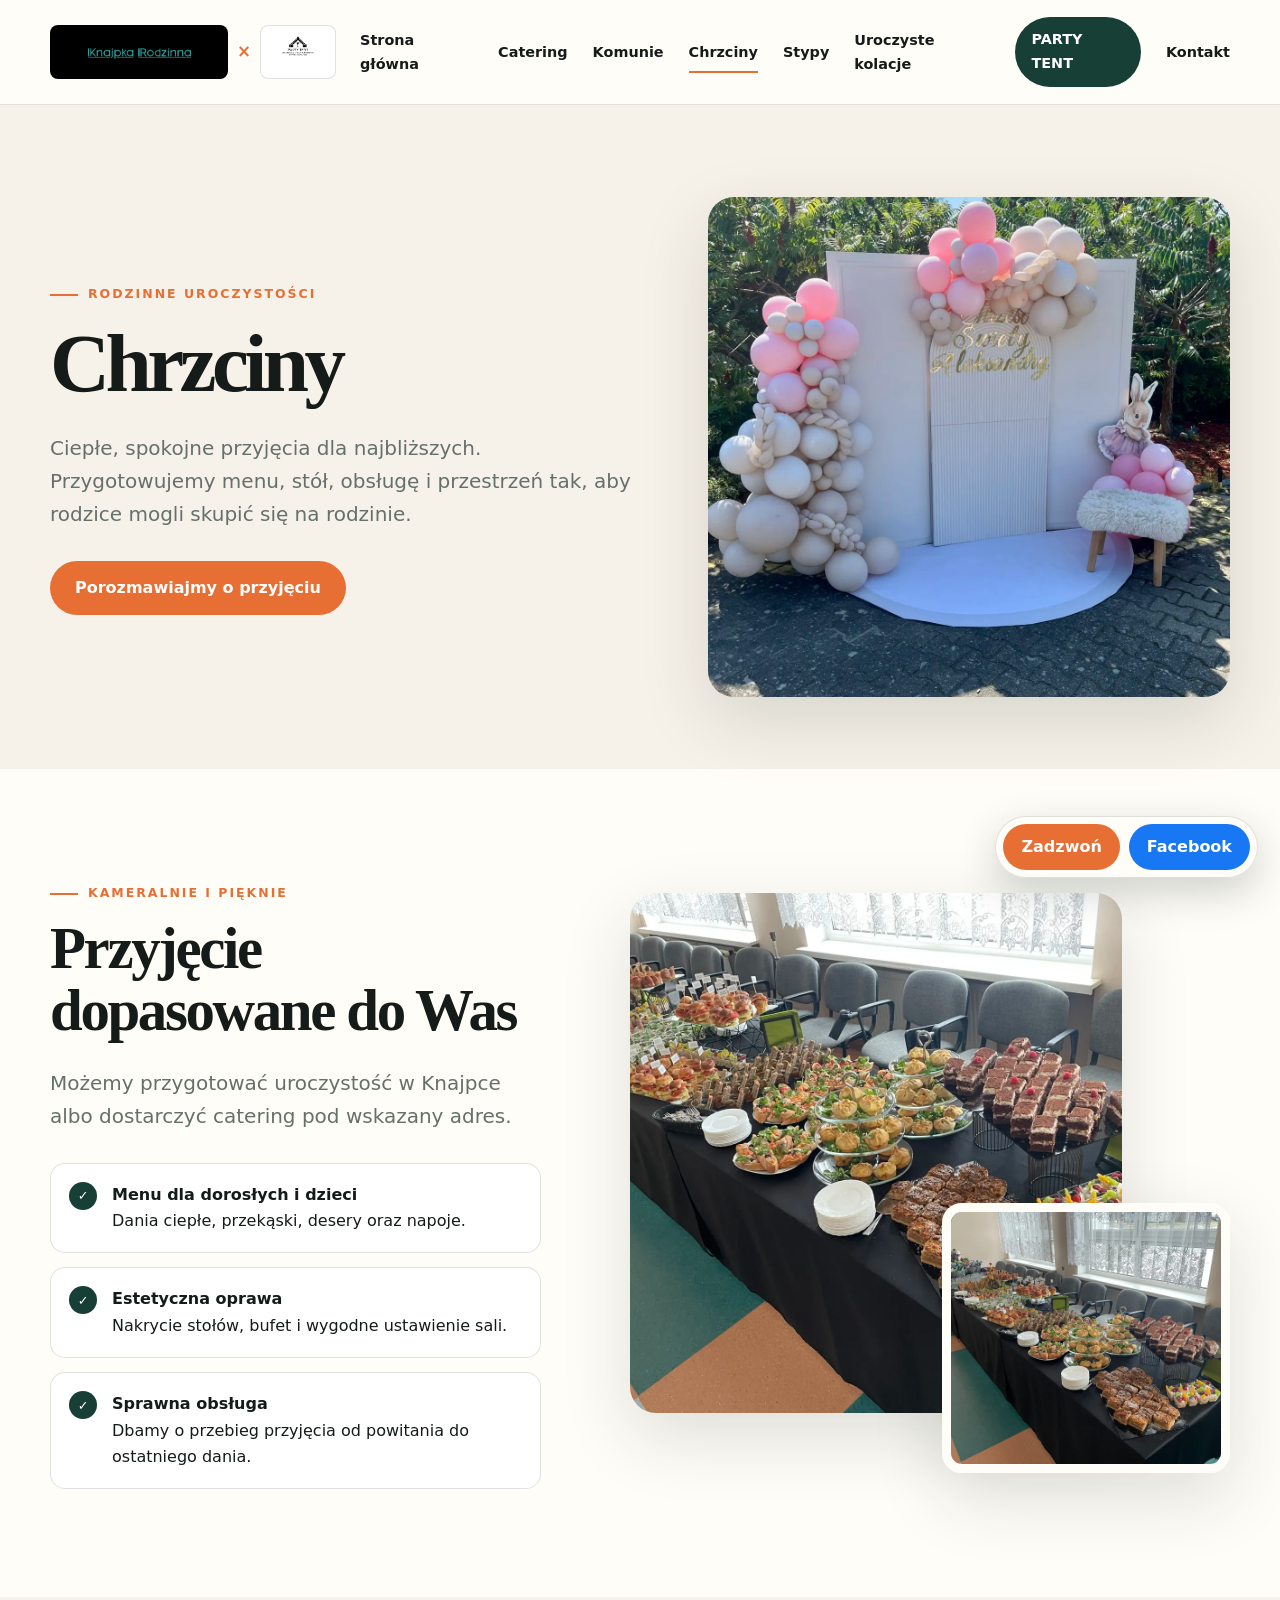
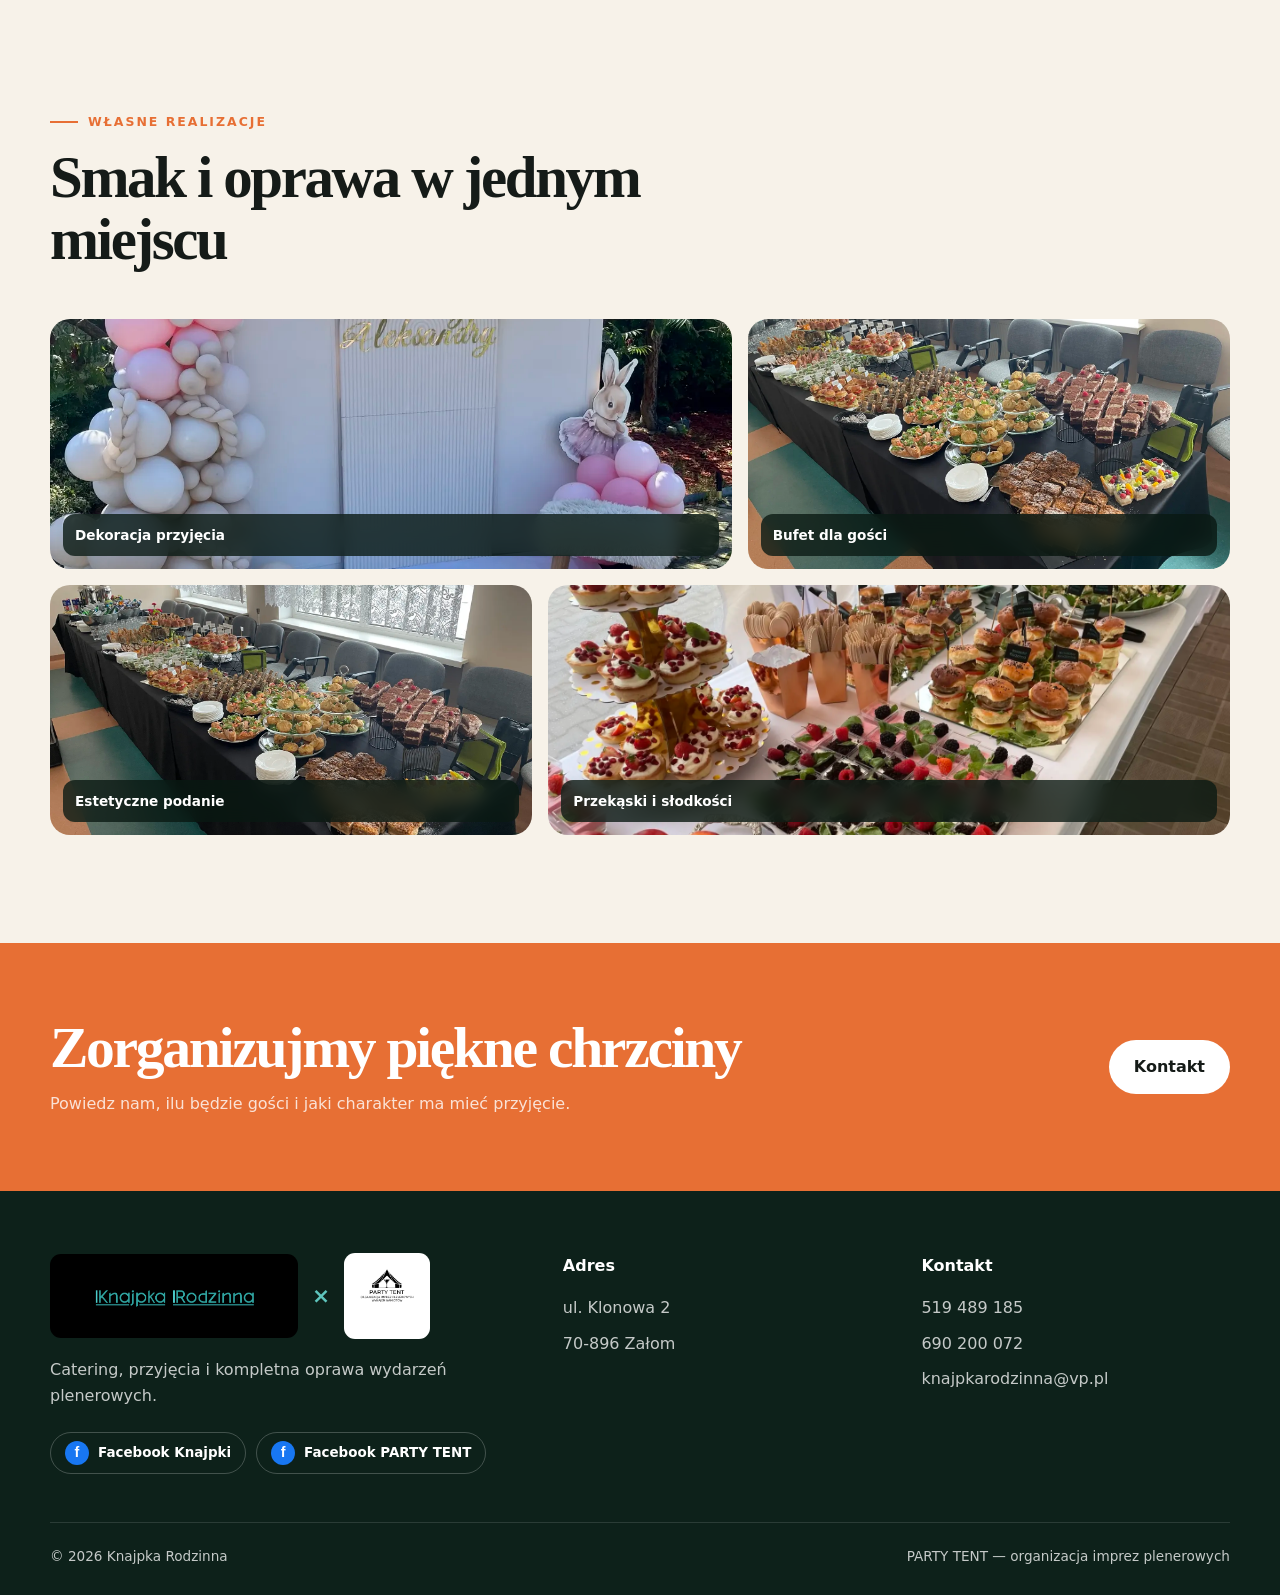
==== chrzciny.html @ 12598f0b "Initial commit" ====
<!doctype html><html lang="pl"><head><meta charset="utf-8"><meta name="viewport" content="width=device-width, initial-scale=1"><meta name="description" content="Kameralne przyjęcia z okazji chrztu w Knajpce Rodzinnej."><title>Chrzciny | Knajpka Rodzinna</title><link rel="stylesheet" href="styles.css"></head><body>
<header class="site-header"><div class="wrap nav"><div class="brand-lockup"><a class="brand" href="index.html" aria-label="Knajpka Rodzinna — strona główna"><img class="brand-knajpka" src="assets/9D0F938A-E7C1-40C8-B4AB-37DBFB9CF02D.png" alt="Knajpka Rodzinna"></a><span class="brand-cross" aria-hidden="true">×</span><a class="brand" href="party-tent.html" aria-label="PARTY TENT"><img class="brand-party" src="assets/EA0A5B90-79B9-40FC-A273-76BE1CC30D54.png" alt="PARTY TENT"></a></div><button class="menu-toggle" type="button" aria-label="Otwórz menu" aria-expanded="false"><span></span><span></span><span></span></button><nav class="nav-links"><a href="index.html">Strona główna</a><a href="catering.html">Catering</a><a href="komunie.html">Komunie</a><a class="active" href="chrzciny.html">Chrzciny</a><a class="party-link" href="party-tent.html">PARTY TENT</a><a href="kontakt.html">Kontakt</a></nav></div></header>
<main><section class="page-hero"><div class="wrap page-hero-grid"><div><p class="eyebrow">Rodzinne uroczystości</p><h1>Chrzciny</h1><p class="lead">Ciepłe, spokojne przyjęcia dla najbliższych. Przygotowujemy menu, stół, obsługę i przestrzeń tak, aby rodzice mogli skupić się na rodzinie.</p><div class="actions"><a class="btn btn-primary" href="kontakt.html">Porozmawiajmy o przyjęciu</a></div></div><img src="assets/IMG_6265.webp" alt="Dekoracja przygotowana na chrzciny"></div></section>
<section class="section"><div class="wrap split"><div class="split-copy"><p class="eyebrow">Kameralnie i pięknie</p><h2>Przyjęcie dopasowane do Was</h2><p class="lead">Możemy przygotować uroczystość w Knajpce albo dostarczyć catering pod wskazany adres.</p><div class="feature-list"><div class="feature"><i>✓</i><div><b>Menu dla dorosłych i dzieci</b><p>Dania ciepłe, przekąski, desery oraz napoje.</p></div></div><div class="feature"><i>✓</i><div><b>Estetyczna oprawa</b><p>Nakrycie stołów, bufet i wygodne ustawienie sali.</p></div></div><div class="feature"><i>✓</i><div><b>Sprawna obsługa</b><p>Dbamy o przebieg przyjęcia od powitania do ostatniego dania.</p></div></div></div></div><div class="photo-stack"><img class="photo-main" src="assets/IMG_0814.webp" alt="Bufet przygotowany na rodzinne przyjęcie"><img class="photo-float" src="assets/IMG_0815.webp" alt="Stół z cateringiem na chrzciny"></div></div></section>
<section class="section section-soft"><div class="wrap"><div class="section-head"><div><p class="eyebrow">Własne realizacje</p><h2>Smak i oprawa w jednym miejscu</h2></div></div><div class="gallery"><figure><img src="assets/IMG_6265.webp" alt="Pastelowa dekoracja na chrzest"><figcaption>Dekoracja przyjęcia</figcaption></figure><figure><img src="assets/IMG_0814.webp" alt="Catering na chrzciny"><figcaption>Bufet dla gości</figcaption></figure><figure><img src="assets/IMG_0815.webp" alt="Zimna płyta na przyjęciu"><figcaption>Estetyczne podanie</figcaption></figure><figure><img src="assets/IMG_3248.webp" alt="Przekąski i desery"><figcaption>Przekąski i słodkości</figcaption></figure></div></div></section>
<section class="contact-band"><div class="wrap contact-band-inner"><div><h2>Zorganizujmy piękne chrzciny</h2><p>Powiedz nam, ilu będzie gości i jaki charakter ma mieć przyjęcie.</p></div><a class="btn btn-light" href="kontakt.html">Kontakt</a></div></section></main>
<footer class="site-footer"><div class="wrap"><div class="footer-grid"><div><div class="footer-logos"><img class="footer-logo-knajpka" src="assets/9D0F938A-E7C1-40C8-B4AB-37DBFB9CF02D.png" alt="Knajpka Rodzinna"><span class="footer-cross" aria-hidden="true">×</span><img class="footer-logo-party" src="assets/EA0A5B90-79B9-40FC-A273-76BE1CC30D54.png" alt="PARTY TENT"></div><p class="footer-text">Catering, przyjęcia i kompletna oprawa wydarzeń plenerowych.</p><div class="social-links"><a class="social-link" href="https://www.facebook.com/Knajpka.Rodzinna/" target="_blank" rel="noopener noreferrer"><span class="social-icon">f</span>Facebook Knajpki</a><a class="social-link" href="https://www.facebook.com/PARTY.TENT.IMPREZY.PLENEROWE/" target="_blank" rel="noopener noreferrer"><span class="social-icon">f</span>Facebook PARTY TENT</a></div></div><div><p class="footer-title">Adres</p><div class="footer-links"><span>ul. Klonowa 2</span><span>70-896 Załom</span></div></div><div><p class="footer-title">Kontakt</p><div class="footer-links"><a href="tel:+48519489185">519 489 185</a><a href="tel:+48690200072">690 200 072</a><a href="mailto:knajpkarodzinna@vp.pl">knajpkarodzinna@vp.pl</a></div></div></div><div class="footer-bottom"><p>© 2026 Knajpka Rodzinna</p><span>PARTY TENT — organizacja imprez plenerowych</span></div></div></footer><script src="site.js"></script></body></html>
---- styles.css ----
:root {
  --ink: #151b18;
  --forest: #173f35;
  --forest-2: #24584b;
  --cream: #f7f2e9;
  --paper: #fffdf8;
  --sand: #dcc9aa;
  --gold: #b98746;
  --orange: #e76f34;
  --muted: #66706b;
  --line: rgba(21, 27, 24, .13);
  --shadow: 0 24px 70px rgba(20, 32, 27, .14);
  --radius: 26px;
}

* { box-sizing: border-box; }
html { scroll-behavior: smooth; }
body {
  margin: 0;
  color: var(--ink);
  background: var(--paper);
  font-family: Inter, ui-sans-serif, system-ui, -apple-system, BlinkMacSystemFont, "Segoe UI", sans-serif;
  font-size: 16px;
  line-height: 1.65;
}
body.menu-open { overflow: hidden; }
img { display: block; width: 100%; }
a { color: inherit; text-decoration: none; }
button { font: inherit; }
.wrap { width: min(1180px, calc(100% - 40px)); margin-inline: auto; }
.eyebrow {
  display: inline-flex;
  align-items: center;
  gap: 10px;
  margin: 0 0 14px;
  color: var(--orange);
  font-size: .78rem;
  font-weight: 800;
  letter-spacing: .16em;
  text-transform: uppercase;
}
.eyebrow::before { content: ""; width: 28px; height: 2px; background: currentColor; }
h1, h2, h3 { margin: 0; font-family: Georgia, "Times New Roman", serif; line-height: 1.06; }
h1 { font-size: clamp(3.1rem, 7vw, 6.8rem); letter-spacing: -.055em; }
h2 { font-size: clamp(2.35rem, 4.6vw, 4.8rem); letter-spacing: -.04em; }
h3 { font-size: clamp(1.45rem, 2vw, 2rem); letter-spacing: -.025em; }
p { margin: 0; }
.lead { font-size: clamp(1.05rem, 1.6vw, 1.25rem); color: var(--muted); max-width: 720px; }
.section { padding: 108px 0; }
.section-soft { background: var(--cream); }
.section-dark { color: #fff; background: var(--forest); }
.section-head { display: flex; justify-content: space-between; gap: 48px; align-items: end; margin-bottom: 48px; }
.section-head > div:first-child { max-width: 760px; }
.section-head .lead { max-width: 470px; }

.site-header {
  position: sticky;
  z-index: 50;
  top: 0;
  color: var(--ink);
  background: rgba(255, 253, 248, .92);
  border-bottom: 1px solid var(--line);
  backdrop-filter: blur(18px);
}
.nav { min-height: 88px; display: flex; align-items: center; justify-content: space-between; gap: 24px; }
.brand-lockup { display: flex; align-items: center; gap: 9px; flex: 0 0 auto; }
.brand { display: flex; align-items: center; }
.brand img { object-fit: contain; }
.brand-knajpka { width: 178px; height: 54px; border-radius: 8px; background: #000; }
.brand-party { width: 76px; height: 54px; padding: 3px; border: 1px solid var(--line); border-radius: 8px; background: #fff; }
.brand-cross { color: var(--orange); font-size: 1.05rem; font-weight: 900; }
.nav-links { display: flex; align-items: center; gap: 25px; font-size: .9rem; font-weight: 720; }
.nav-links a { position: relative; padding: 29px 0 27px; }
.nav-links a::after { content: ""; position: absolute; right: 0; bottom: 19px; left: 0; height: 2px; background: var(--orange); transform: scaleX(0); transition: transform .2s ease; }
.nav-links a:hover::after, .nav-links a.active::after { transform: scaleX(1); }
.nav-links .party-link { padding: 11px 16px; color: #fff; background: var(--forest); border-radius: 999px; }
.nav-links .party-link::after { display: none; }
.menu-toggle { display: none; width: 46px; height: 46px; border: 1px solid var(--line); border-radius: 50%; background: #fff; cursor: pointer; }
.menu-toggle span { display: block; width: 19px; height: 2px; margin: 4px auto; background: var(--ink); }

.hero { position: relative; min-height: 720px; color: #fff; display: grid; align-items: end; overflow: hidden; background: #17231e; }
.hero-media { position: absolute; inset: 0; }
.hero-media img { height: 100%; object-fit: cover; filter: brightness(.62) saturate(.84); }
.hero-media::after { content: ""; position: absolute; inset: 0; background: linear-gradient(90deg, rgba(9, 24, 18, .82) 0%, rgba(9, 24, 18, .42) 58%, rgba(9, 24, 18, .16) 100%), linear-gradient(0deg, rgba(9,18,14,.55), transparent 55%); }
.hero-content { position: relative; z-index: 1; padding: 120px 0 90px; }
.hero h1 { max-width: 1030px; }
.hero h1 em { color: #ffd8ae; font-weight: 400; }
.hero-copy { display: flex; justify-content: space-between; align-items: end; gap: 48px; margin-top: 34px; }
.hero-copy p { max-width: 720px; font-size: clamp(1.05rem, 1.8vw, 1.3rem); color: rgba(255,255,255,.86); }
.actions { display: flex; flex-wrap: wrap; gap: 12px; margin-top: 30px; }
.btn { display: inline-flex; align-items: center; justify-content: center; gap: 10px; min-height: 54px; padding: 0 24px; border: 1px solid transparent; border-radius: 999px; font-weight: 800; transition: transform .2s ease, background .2s ease; }
.btn:hover { transform: translateY(-2px); }
.btn-primary { color: #fff; background: var(--orange); }
.btn-light { color: var(--ink); background: #fff; }
.btn-outline { color: var(--forest); border-color: rgba(23,63,53,.35); background: transparent; }

.split { display: grid; grid-template-columns: .9fr 1.1fr; gap: clamp(44px, 7vw, 96px); align-items: center; }
.split.reverse { grid-template-columns: 1.1fr .9fr; }
.split-copy p + p { margin-top: 18px; }
.split-copy .lead { margin-top: 24px; }
.photo-stack { position: relative; min-height: 580px; }
.photo-main { width: 82%; height: 520px; object-fit: cover; border-radius: var(--radius); box-shadow: var(--shadow); }
.photo-float { position: absolute; right: 0; bottom: 0; width: 48%; height: 270px; object-fit: cover; border: 9px solid var(--paper); border-radius: 20px; box-shadow: var(--shadow); }
.photo-label { position: absolute; right: 4%; top: 5%; padding: 13px 16px; color: #fff; background: var(--forest); border-radius: 12px; font-weight: 800; box-shadow: var(--shadow); }

.service-grid { display: grid; grid-template-columns: repeat(3, 1fr); gap: 20px; }
.venue-section { color: #fff; background: var(--forest); }
.venue-section .lead { color: rgba(255,255,255,.72); }
.venue-grid { display: grid; grid-template-columns: repeat(4, 1fr); gap: 14px; }
.venue-feature { min-height: 220px; padding: 27px; background: rgba(255,255,255,.07); border: 1px solid rgba(255,255,255,.14); border-radius: 20px; }
.venue-feature > span { display: block; margin-bottom: 35px; color: #ffd8ae; font-size: .75rem; font-weight: 850; letter-spacing: .14em; }
.venue-feature h3 { margin-bottom: 10px; }
.venue-feature p { color: rgba(255,255,255,.72); }
.venue-capacity { display: flex; flex-direction: column; justify-content: center; background: var(--orange); }
.venue-capacity > span { margin-bottom: 0; color: rgba(255,255,255,.78); }
.venue-capacity strong { font-family: Georgia, serif; font-size: clamp(4.5rem, 8vw, 7rem); font-weight: 400; line-height: .9; }
.venue-capacity p { margin-top: 12px; color: #fff; font-weight: 800; }
.service-card { position: relative; min-height: 480px; overflow: hidden; border-radius: var(--radius); background: var(--forest); box-shadow: 0 15px 40px rgba(16, 41, 33, .1); }
.service-card img { position: absolute; inset: 0; height: 100%; object-fit: cover; transition: transform .55s ease; }
.service-card::after { content: ""; position: absolute; inset: 0; background: linear-gradient(0deg, rgba(7,22,17,.92), rgba(7,22,17,.04) 70%); }
.service-card:hover img { transform: scale(1.035); }
.service-card-content { position: absolute; z-index: 1; right: 26px; bottom: 28px; left: 26px; color: #fff; }
.service-card-content p { margin-top: 12px; color: rgba(255,255,255,.78); }
.service-number { display: inline-flex; margin-bottom: 14px; color: #ffd8ae; font-size: .75rem; font-weight: 850; letter-spacing: .14em; }

.proof-grid { display: grid; grid-template-columns: repeat(3, 1fr); gap: 1px; overflow: hidden; background: rgba(255,255,255,.16); border: 1px solid rgba(255,255,255,.16); border-radius: var(--radius); }
.proof { padding: 40px; background: rgba(255,255,255,.055); }
.proof span { color: #ffd8ae; font-size: .72rem; font-weight: 850; letter-spacing: .14em; text-transform: uppercase; }
.proof h3 { margin-top: 16px; }
.proof p { margin-top: 13px; color: rgba(255,255,255,.7); }
.client-proof-grid { grid-template-columns: repeat(3, 1fr); }

.gallery { display: grid; grid-template-columns: repeat(12, 1fr); grid-auto-rows: 250px; gap: 16px; }
.gallery figure { position: relative; margin: 0; overflow: hidden; border-radius: 20px; background: #ddd; }
.gallery figure:nth-child(1), .gallery figure:nth-child(4) { grid-column: span 7; }
.gallery figure:nth-child(2), .gallery figure:nth-child(3) { grid-column: span 5; }
.gallery.gallery-six figure:nth-child(n) { grid-column: span 4; }
.gallery img { height: 100%; object-fit: cover; transition: transform .4s ease; }
.gallery figure:hover img { transform: scale(1.03); }
.gallery figcaption { position: absolute; right: 13px; bottom: 13px; left: 13px; padding: 10px 12px; color: #fff; background: rgba(10,25,19,.78); border-radius: 12px; font-size: .85rem; font-weight: 700; backdrop-filter: blur(8px); }

.page-hero { padding: 92px 0 72px; background: var(--cream); }
.page-hero-grid { display: grid; grid-template-columns: 1.06fr .94fr; gap: 70px; align-items: center; }
.page-hero h1 { font-size: clamp(3rem, 6.5vw, 6rem); }
.page-hero .lead { margin-top: 25px; }
.page-hero img { height: 500px; object-fit: cover; border-radius: var(--radius); box-shadow: var(--shadow); }
.page-hero.party { color: #fff; background: #111; }
.page-hero.party .lead { color: rgba(255,255,255,.7); }
.party-logo { height: auto !important; max-height: 280px; object-fit: contain !important; padding: 25px; background: #fff; }

.feature-list { display: grid; gap: 14px; margin-top: 30px; }
.feature { display: flex; gap: 15px; align-items: start; padding: 18px; background: #fff; border: 1px solid var(--line); border-radius: 15px; }
.feature b { display: block; }
.feature i { flex: 0 0 28px; display: grid; place-items: center; width: 28px; height: 28px; color: #fff; background: var(--forest); border-radius: 50%; font-style: normal; font-size: .8rem; }
.cards { display: grid; grid-template-columns: repeat(3, 1fr); gap: 20px; }
.card { padding: 30px; background: #fff; border: 1px solid var(--line); border-radius: 20px; }
.card h3 { margin-bottom: 14px; }
.card p { color: var(--muted); }
.card-tag { display: inline-block; margin-bottom: 38px; color: var(--orange); font-size: .73rem; font-weight: 850; letter-spacing: .12em; text-transform: uppercase; }

.contact-band { padding: 74px 0; color: #fff; background: var(--orange); }
.brand-contact { padding: 68px 0; background: var(--cream); }
.brand-contact-inner { display: flex; justify-content: space-between; align-items: center; gap: 34px; }
.brand-contact-inner > div:first-child { max-width: 590px; }
.brand-contact-inner h2 { font-size: clamp(2rem, 4vw, 3.5rem); }
.brand-contact-inner p:not(.eyebrow) { margin-top: 10px; color: var(--muted); }
.brand-contact-actions { display: flex; flex-wrap: wrap; justify-content: flex-end; gap: 10px; }
.contact-band-inner { display: flex; justify-content: space-between; align-items: center; gap: 30px; }
.contact-band h2 { font-size: clamp(2.2rem, 4.5vw, 4rem); }
.contact-band p { margin-top: 12px; color: rgba(255,255,255,.8); }

.contact-grid { display: grid; grid-template-columns: .9fr 1.1fr; gap: 24px; }
.contact-panel { padding: 38px; border-radius: var(--radius); }
.contact-panel.dark { color: #fff; background: var(--forest); }
.contact-panel.light { background: var(--cream); }
.contact-row { padding: 20px 0; border-bottom: 1px solid rgba(255,255,255,.15); }
.contact-row:last-child { border-bottom: 0; }
.contact-row small { display: block; color: #ffd8ae; font-weight: 800; letter-spacing: .12em; text-transform: uppercase; }
.contact-row a, .contact-row p { margin-top: 5px; font-size: 1.2rem; font-weight: 700; }
.map-note { margin-top: 25px; color: var(--muted); }
.inquiry-grid { display: grid; grid-template-columns: 1.08fr .92fr; gap: 28px; align-items: start; }
.quote-form { display: grid; gap: 18px; margin-top: 30px; }
.form-grid { display: grid; grid-template-columns: 1fr 1fr; gap: 16px; }
.quote-form label { display: grid; gap: 7px; font-size: .85rem; font-weight: 800; }
.quote-form input, .quote-form select, .quote-form textarea { width: 100%; padding: 14px 15px; color: var(--ink); background: #fff; border: 1px solid var(--line); border-radius: 12px; font: inherit; }
.quote-form input:focus, .quote-form select:focus, .quote-form textarea:focus { outline: 3px solid rgba(231,111,52,.18); border-color: var(--orange); }
.quote-form textarea { resize: vertical; }
.quote-form .btn { justify-self: start; cursor: pointer; }
.form-note { color: var(--muted); font-size: .86rem; }
.map-card { overflow: hidden; background: #fff; border: 1px solid var(--line); border-radius: var(--radius); box-shadow: var(--shadow); }
.map-frame { display: block; width: 100%; height: 350px; border: 0; }
.map-card-copy { padding: 28px; }
.map-card-copy p:not(.eyebrow) { margin: 12px 0 22px; color: var(--muted); }
.testimonial { max-width: 880px; text-align: center; }
.testimonial blockquote { margin: 8px auto 12px; color: var(--forest); font-family: Georgia, serif; font-size: clamp(2rem, 5vw, 4.5rem); line-height: 1.13; }
.testimonial > p:not(.eyebrow) { color: var(--muted); }
.testimonial .btn { margin-top: 25px; }
.quick-contact { position: fixed; z-index: 20; right: 22px; bottom: 22px; display: flex; gap: 9px; padding: 7px; background: rgba(255,253,248,.94); border: 1px solid var(--line); border-radius: 999px; box-shadow: 0 14px 40px rgba(13,33,26,.2); backdrop-filter: blur(10px); }
.quick-contact a { display: inline-flex; align-items: center; justify-content: center; min-height: 46px; padding: 0 18px; border-radius: 999px; font-weight: 850; }
.quick-phone { color: #fff; background: var(--orange); }
.quick-facebook { color: #fff; background: #1877f2; }

.site-footer { padding: 62px 0 28px; color: rgba(255,255,255,.76); background: #0d211a; }
.footer-grid { display: grid; grid-template-columns: 1.2fr .8fr .8fr; gap: 50px; }
.footer-logos { display: flex; align-items: center; gap: 14px; }
.footer-logo-knajpka { width: 248px; max-width: 67%; height: 84px; object-fit: contain; border-radius: 11px; background: #000; }
.footer-logo-party { width: 86px; height: 86px; padding: 4px; object-fit: contain; border-radius: 11px; background: #fff; }
.footer-cross { color: #5ec5bd; font-size: 1.35rem; font-weight: 900; }
.footer-text { max-width: 410px; margin-top: 18px; }
.footer-title { margin-bottom: 16px; color: #fff; font-weight: 800; }
.footer-links { display: grid; gap: 9px; }
.social-links { display: flex; flex-wrap: wrap; gap: 10px; margin-top: 22px; }
.social-link { display: inline-flex; align-items: center; gap: 9px; min-height: 42px; padding: 0 14px; color: #fff; border: 1px solid rgba(255,255,255,.22); border-radius: 999px; font-size: .84rem; font-weight: 800; transition: border-color .2s ease, background .2s ease, transform .2s ease; }
.social-link:hover { background: rgba(255,255,255,.08); border-color: rgba(255,255,255,.5); transform: translateY(-1px); }
.social-icon { display: grid; place-items: center; width: 24px; height: 24px; color: #fff; background: #1877f2; border-radius: 50%; font-family: Arial, sans-serif; font-size: .9rem; font-weight: 900; }
.contact-socials { margin-top: 24px; }
.contact-socials .social-link { color: var(--forest); border-color: rgba(23,63,53,.25); }
.footer-bottom { display: flex; justify-content: space-between; gap: 20px; margin-top: 48px; padding-top: 22px; border-top: 1px solid rgba(255,255,255,.12); font-size: .85rem; }

@media (max-width: 1180px) {
  .menu-toggle { display: block; }
  .nav-links { position: fixed; inset: 82px 0 auto; display: none; align-items: stretch; flex-direction: column; gap: 0; padding: 20px; color: var(--ink); background: var(--paper); border-bottom: 1px solid var(--line); box-shadow: 0 18px 40px rgba(0,0,0,.12); }
  .nav-links.open { display: flex; }
  .nav-links a { padding: 14px 8px; }
  .nav-links a::after { bottom: 8px; }
  .nav-links .party-link { margin-top: 8px; text-align: center; }
  .split, .split.reverse, .page-hero-grid, .contact-grid, .inquiry-grid { grid-template-columns: 1fr; }
  .page-hero-grid { gap: 40px; }
  .service-grid, .cards, .venue-grid { grid-template-columns: 1fr 1fr; }
  .proof-grid { grid-template-columns: 1fr; }
  .footer-grid { grid-template-columns: 1fr 1fr; }
  .footer-grid > div:first-child { grid-column: 1 / -1; }
}

@media (max-width: 680px) {
  body { padding-bottom: 74px; }
  .wrap { width: min(100% - 28px, 1180px); }
  .section { padding: 76px 0; }
  .nav { min-height: 72px; }
  .brand-lockup { gap: 6px; }
  .brand-knajpka { width: 145px; height: 45px; }
  .brand-party { width: 55px; height: 45px; }
  .brand-cross { font-size: .85rem; }
  .nav-links { top: 72px; }
  .hero { min-height: 690px; }
  .hero-content { padding: 110px 0 62px; }
  .hero h1 { font-size: clamp(3rem, 15vw, 4.8rem); }
  .hero-copy, .section-head, .contact-band-inner, .brand-contact-inner { display: block; }
  .hero-copy p { font-size: 1.05rem; }
  .section-head .lead { margin-top: 20px; }
  .actions .btn { width: 100%; }
  .service-grid, .cards, .venue-grid { grid-template-columns: 1fr; }
  .service-card { min-height: 440px; }
  .photo-stack { min-height: 470px; }
  .photo-main { width: 92%; height: 410px; }
  .photo-float { width: 54%; height: 190px; border-width: 6px; }
  .gallery { grid-template-columns: 1fr; grid-auto-rows: 235px; }
  .gallery figure:nth-child(n) { grid-column: auto; }
  .gallery.gallery-six figure:nth-child(n) { grid-column: auto; }
  .page-hero { padding: 60px 0; }
  .page-hero img { height: 360px; }
  .contact-band .btn { width: 100%; margin-top: 24px; }
  .brand-contact-actions { display: grid; margin-top: 25px; }
  .footer-grid { grid-template-columns: 1fr; }
  .footer-grid > div:first-child { grid-column: auto; }
  .footer-logo-knajpka { width: 210px; height: 72px; }
  .footer-logo-party { width: 74px; height: 74px; }
  .footer-bottom { display: block; }
  .footer-bottom span { display: block; margin-top: 8px; }
  .form-grid { grid-template-columns: 1fr; }
  .quote-form .btn { width: 100%; }
  .quick-contact { right: 10px; bottom: 10px; left: 10px; }
  .quick-contact a { flex: 1; padding-inline: 10px; }
}
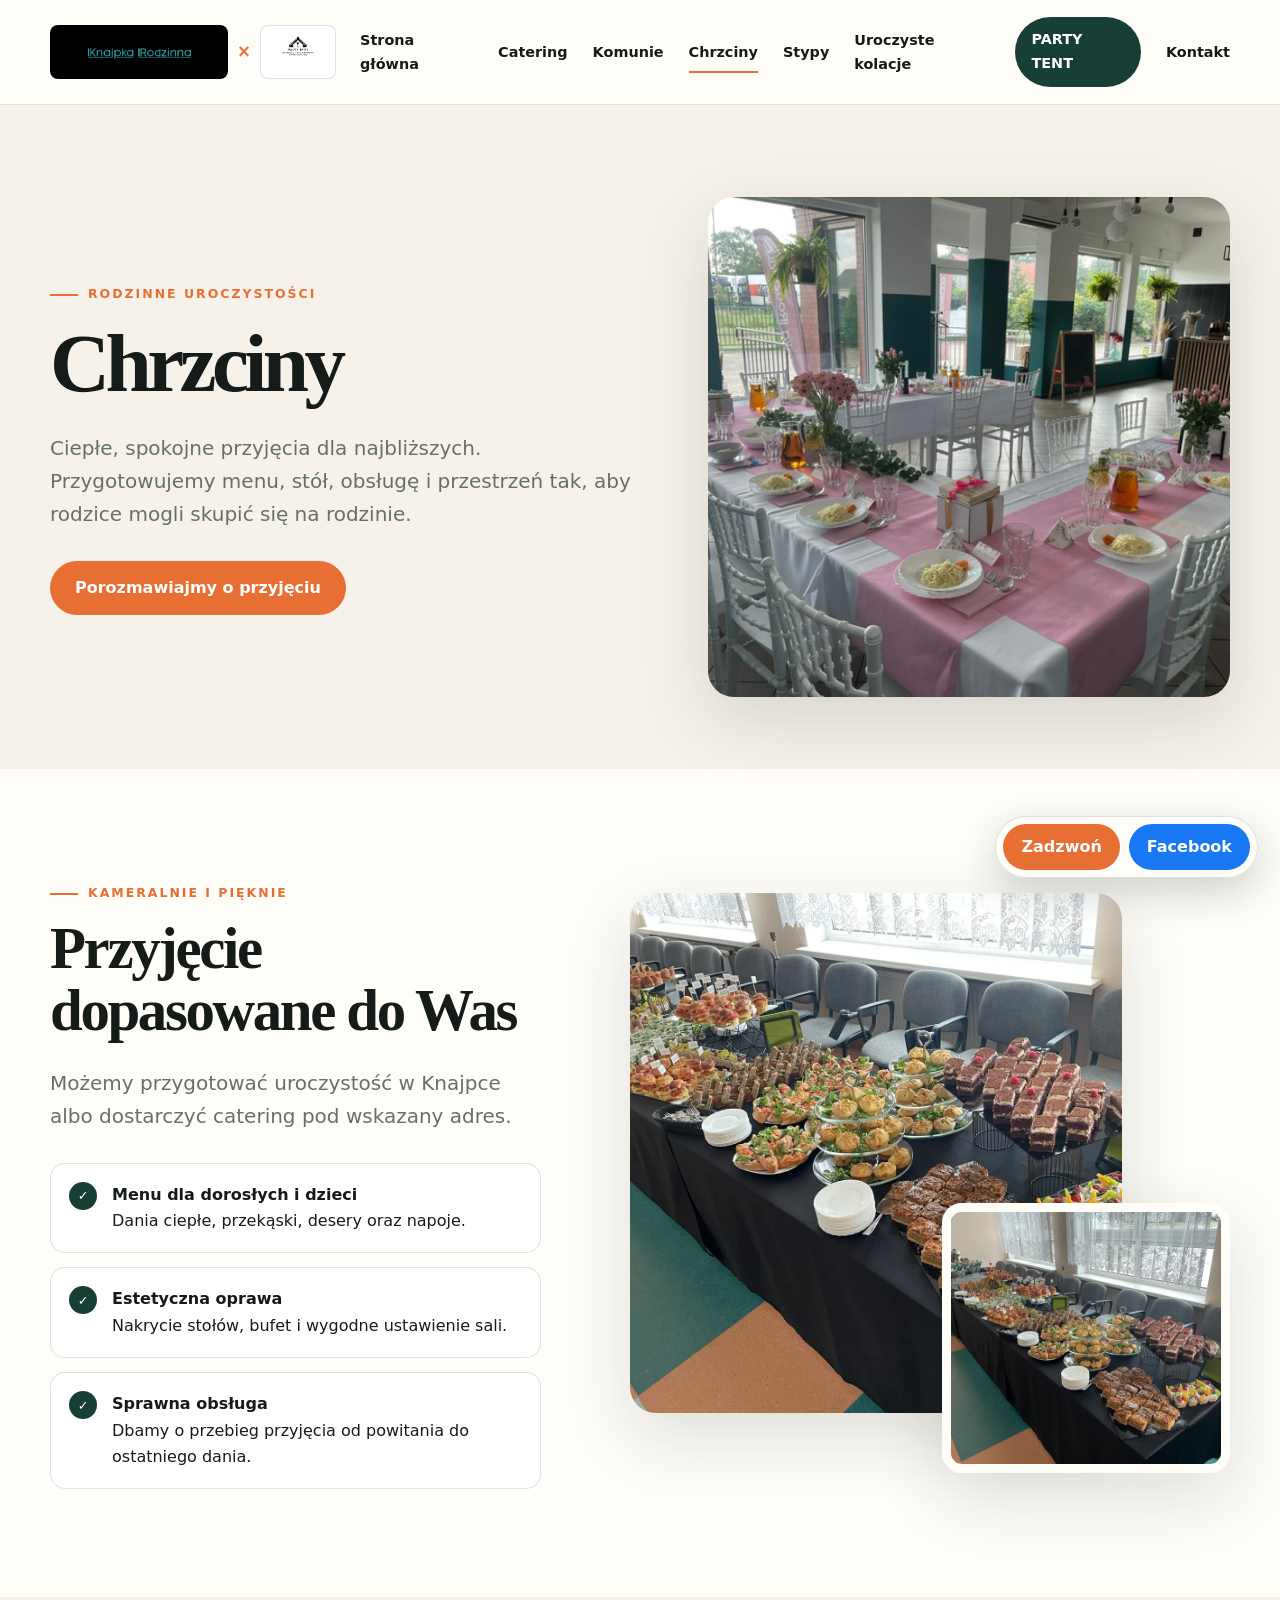
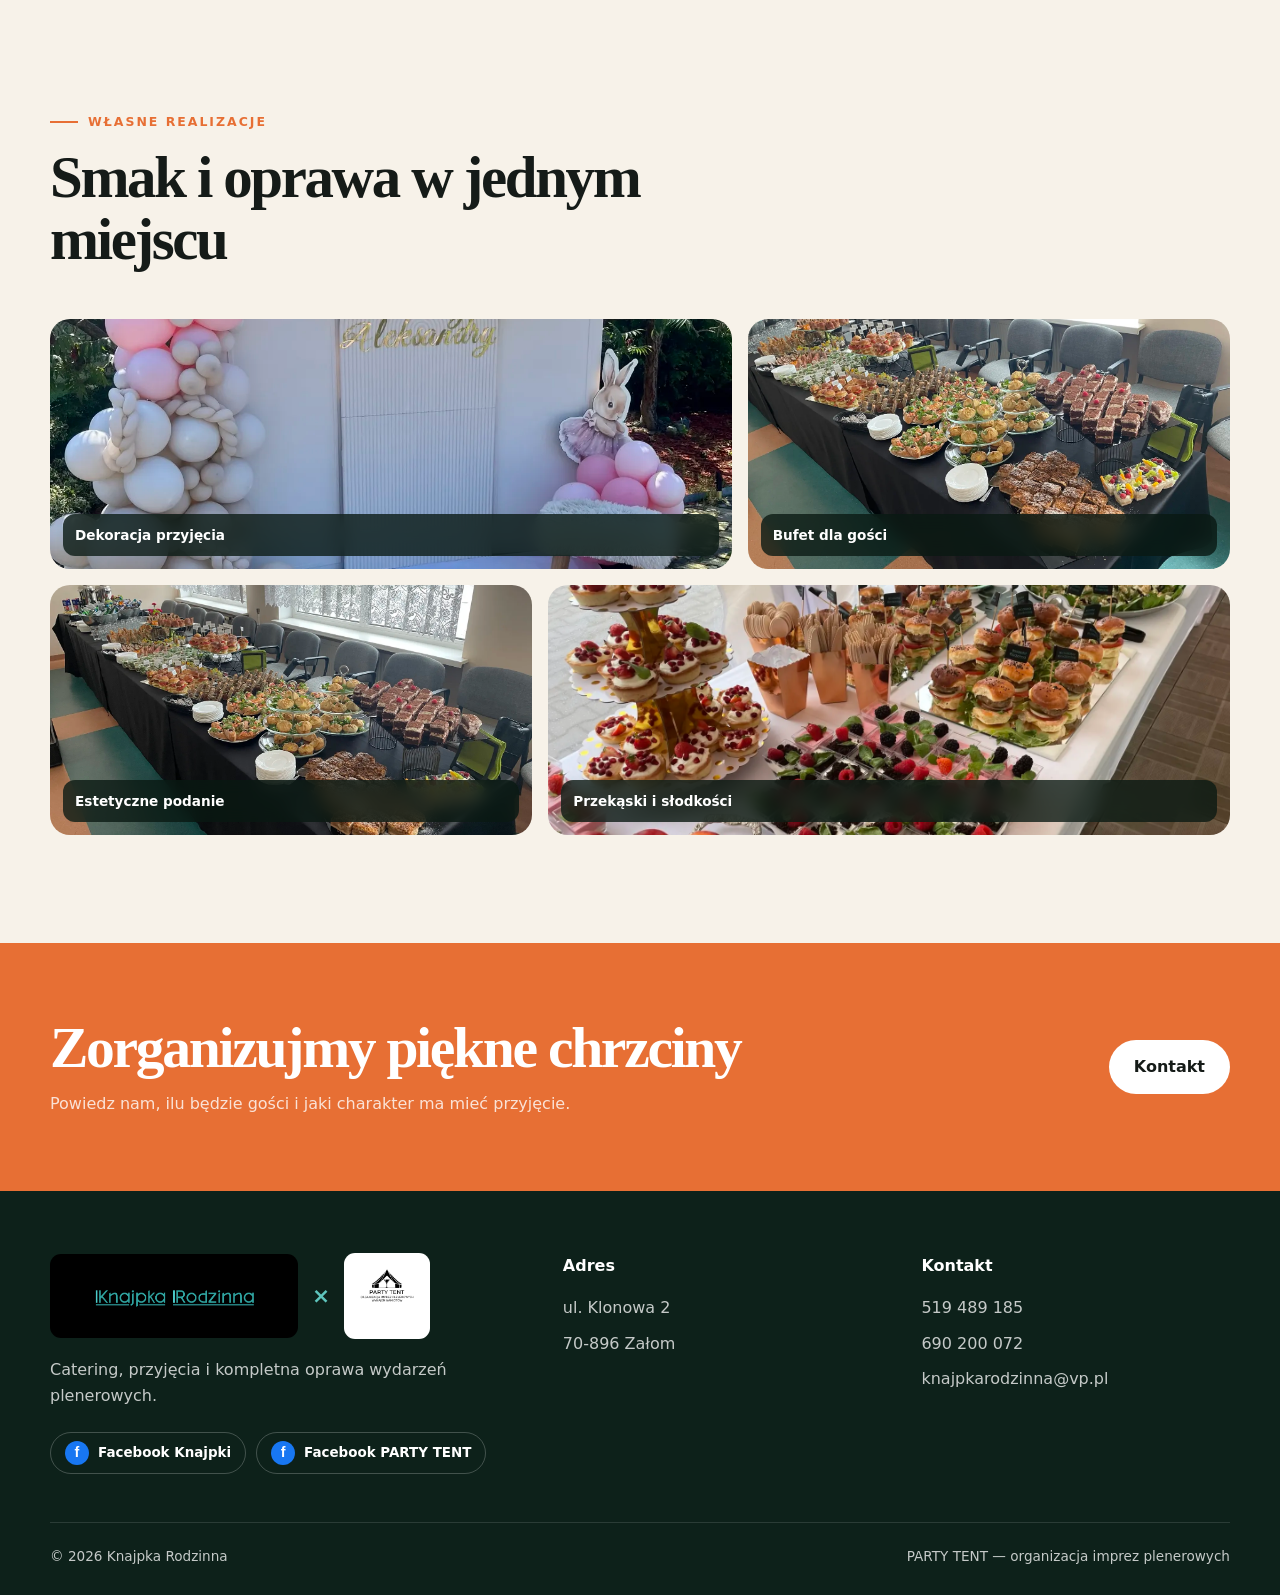
==== commit d4180fc2: "Apply client photo and company-name corrections" ====
--- a/chrzciny.html
+++ b/chrzciny.html
@@ -1,6 +1,6 @@
 <!doctype html><html lang="pl"><head><meta charset="utf-8"><meta name="viewport" content="width=device-width, initial-scale=1"><meta name="description" content="Kameralne przyjęcia z okazji chrztu w Knajpce Rodzinnej."><title>Chrzciny | Knajpka Rodzinna</title><link rel="stylesheet" href="styles.css"></head><body>
 <header class="site-header"><div class="wrap nav"><div class="brand-lockup"><a class="brand" href="index.html" aria-label="Knajpka Rodzinna — strona główna"><img class="brand-knajpka" src="assets/9D0F938A-E7C1-40C8-B4AB-37DBFB9CF02D.png" alt="Knajpka Rodzinna"></a><span class="brand-cross" aria-hidden="true">×</span><a class="brand" href="party-tent.html" aria-label="PARTY TENT"><img class="brand-party" src="assets/EA0A5B90-79B9-40FC-A273-76BE1CC30D54.png" alt="PARTY TENT"></a></div><button class="menu-toggle" type="button" aria-label="Otwórz menu" aria-expanded="false"><span></span><span></span><span></span></button><nav class="nav-links"><a href="index.html">Strona główna</a><a href="catering.html">Catering</a><a href="komunie.html">Komunie</a><a class="active" href="chrzciny.html">Chrzciny</a><a class="party-link" href="party-tent.html">PARTY TENT</a><a href="kontakt.html">Kontakt</a></nav></div></header>
-<main><section class="page-hero"><div class="wrap page-hero-grid"><div><p class="eyebrow">Rodzinne uroczystości</p><h1>Chrzciny</h1><p class="lead">Ciepłe, spokojne przyjęcia dla najbliższych. Przygotowujemy menu, stół, obsługę i przestrzeń tak, aby rodzice mogli skupić się na rodzinie.</p><div class="actions"><a class="btn btn-primary" href="kontakt.html">Porozmawiajmy o przyjęciu</a></div></div><img src="assets/IMG_6265.webp" alt="Dekoracja przygotowana na chrzciny"></div></section>
+<main><section class="page-hero"><div class="wrap page-hero-grid"><div><p class="eyebrow">Rodzinne uroczystości</p><h1>Chrzciny</h1><p class="lead">Ciepłe, spokojne przyjęcia dla najbliższych. Przygotowujemy menu, stół, obsługę i przestrzeń tak, aby rodzice mogli skupić się na rodzinie.</p><div class="actions"><a class="btn btn-primary" href="kontakt.html">Porozmawiajmy o przyjęciu</a></div></div><img src="assets/chrzciny-pawel-upscaled.jpg" alt="Sala przygotowana na przyjęcie z okazji chrztu"></div></section>
 <section class="section"><div class="wrap split"><div class="split-copy"><p class="eyebrow">Kameralnie i pięknie</p><h2>Przyjęcie dopasowane do Was</h2><p class="lead">Możemy przygotować uroczystość w Knajpce albo dostarczyć catering pod wskazany adres.</p><div class="feature-list"><div class="feature"><i>✓</i><div><b>Menu dla dorosłych i dzieci</b><p>Dania ciepłe, przekąski, desery oraz napoje.</p></div></div><div class="feature"><i>✓</i><div><b>Estetyczna oprawa</b><p>Nakrycie stołów, bufet i wygodne ustawienie sali.</p></div></div><div class="feature"><i>✓</i><div><b>Sprawna obsługa</b><p>Dbamy o przebieg przyjęcia od powitania do ostatniego dania.</p></div></div></div></div><div class="photo-stack"><img class="photo-main" src="assets/IMG_0814.webp" alt="Bufet przygotowany na rodzinne przyjęcie"><img class="photo-float" src="assets/IMG_0815.webp" alt="Stół z cateringiem na chrzciny"></div></div></section>
 <section class="section section-soft"><div class="wrap"><div class="section-head"><div><p class="eyebrow">Własne realizacje</p><h2>Smak i oprawa w jednym miejscu</h2></div></div><div class="gallery"><figure><img src="assets/IMG_6265.webp" alt="Pastelowa dekoracja na chrzest"><figcaption>Dekoracja przyjęcia</figcaption></figure><figure><img src="assets/IMG_0814.webp" alt="Catering na chrzciny"><figcaption>Bufet dla gości</figcaption></figure><figure><img src="assets/IMG_0815.webp" alt="Zimna płyta na przyjęciu"><figcaption>Estetyczne podanie</figcaption></figure><figure><img src="assets/IMG_3248.webp" alt="Przekąski i desery"><figcaption>Przekąski i słodkości</figcaption></figure></div></div></section>
 <section class="contact-band"><div class="wrap contact-band-inner"><div><h2>Zorganizujmy piękne chrzciny</h2><p>Powiedz nam, ilu będzie gości i jaki charakter ma mieć przyjęcie.</p></div><a class="btn btn-light" href="kontakt.html">Kontakt</a></div></section></main>
